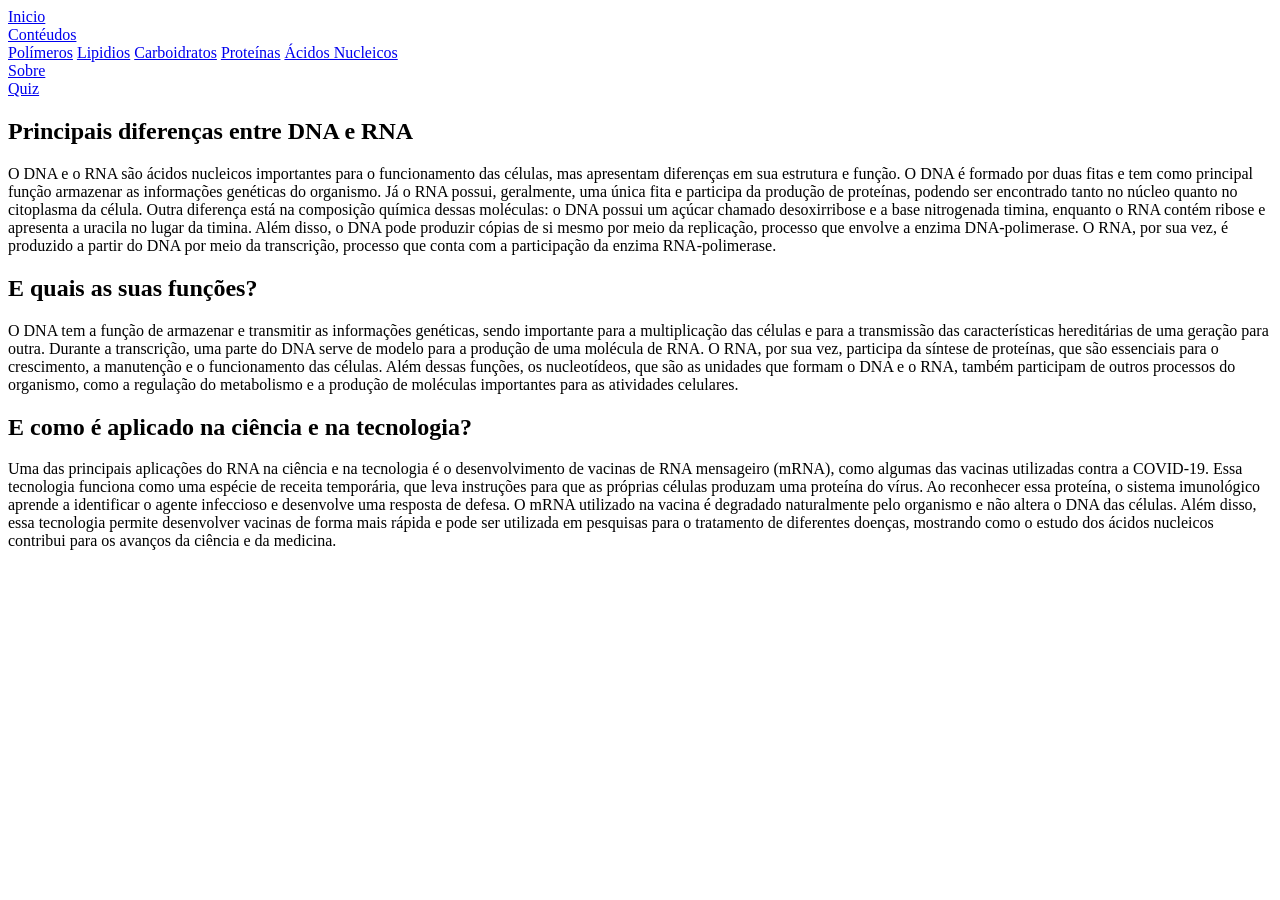
==== acidos-nucleicos.html @ 3ec51c72 "um bucado de coisa" ====
<!DOCTYPE html>
<html lang="pt-br">
<head>
    <meta charset="UTF-8">
    <meta name="viewport" content="width=device-width, initial-scale=1.0">
    <link rel="stylesheet" href="css/style.css">
    <script src="script.js"></script>
    <title>Ácidos Nucleicos</title>
</head>
<body>
      <nav class="menu"> 
    <div class="itemMenu">
    <a href="#index.html"> Inicio</a>
    </div> 
    
     <div class="itemMenu">
                <a href="#">Contéudos</a>

                <div class="submenu">
                    <a href="#polimeros.html">Polímeros</a>
                    <a href="#lipidios.html">Lipidios</a>
                    <a href="#carboidratos.html">Carboidratos</a>
                    <a href="#proteinas.html">Proteínas</a>
                    <a href="#acidos-nucleicos.html">Ácidos Nucleicos</a>
                </div>
            </div>
         <div class="itemMenu">
    <a href="#"> Sobre</a>
    </div>
     <div class="itemMenu">
    <a href="#quiz.html"> Quiz</a>
    </div> 
    </nav>
    
    <h2>Principais diferenças entre DNA e RNA</h2>
    <p>O DNA e o RNA são ácidos nucleicos importantes para o funcionamento das células, mas apresentam diferenças em sua estrutura e função. O DNA é formado por duas fitas e tem como principal função armazenar as informações genéticas do organismo. Já o RNA possui, geralmente, uma única fita e participa da produção de proteínas, podendo ser encontrado tanto no núcleo quanto no citoplasma da célula. Outra diferença está na composição química dessas moléculas: o DNA possui um açúcar chamado desoxirribose e a base nitrogenada timina, enquanto o RNA contém ribose e apresenta a uracila no lugar da timina. Além disso, o DNA pode produzir cópias de si mesmo por meio da replicação, processo que envolve a enzima DNA-polimerase. O RNA, por sua vez, é produzido a partir do DNA por meio da transcrição, processo que conta com a participação da enzima RNA-polimerase.</p>
    <h2>E quais as suas funções?</h2>
    <p>O DNA tem a função de armazenar e transmitir as informações genéticas, sendo importante para a multiplicação das células e para a transmissão das características hereditárias de uma geração para outra. Durante a transcrição, uma parte do DNA serve de modelo para a produção de uma molécula de RNA. O RNA, por sua vez, participa da síntese de proteínas, que são essenciais para o crescimento, a manutenção e o funcionamento das células. Além dessas funções, os nucleotídeos, que são as unidades que formam o DNA e o RNA, também participam de outros processos do organismo, como a regulação do metabolismo e a produção de moléculas importantes para as atividades celulares.</p>
    <h2>E como é aplicado na ciência e na tecnologia?</h2>
    <p>Uma das principais aplicações do RNA na ciência e na tecnologia é o desenvolvimento de vacinas de RNA mensageiro (mRNA), como algumas das vacinas utilizadas contra a COVID-19. Essa tecnologia funciona como uma espécie de receita temporária, que leva instruções para que as próprias células produzam uma proteína do vírus. Ao reconhecer essa proteína, o sistema imunológico aprende a identificar o agente infeccioso e desenvolve uma resposta de defesa. O mRNA utilizado na vacina é degradado naturalmente pelo organismo e não altera o DNA das células. Além disso, essa tecnologia permite desenvolver vacinas de forma mais rápida e pode ser utilizada em pesquisas para o tratamento de diferentes doenças, mostrando como o estudo dos ácidos nucleicos contribui para os avanços da ciência e da medicina.</p>

</body>
</html>
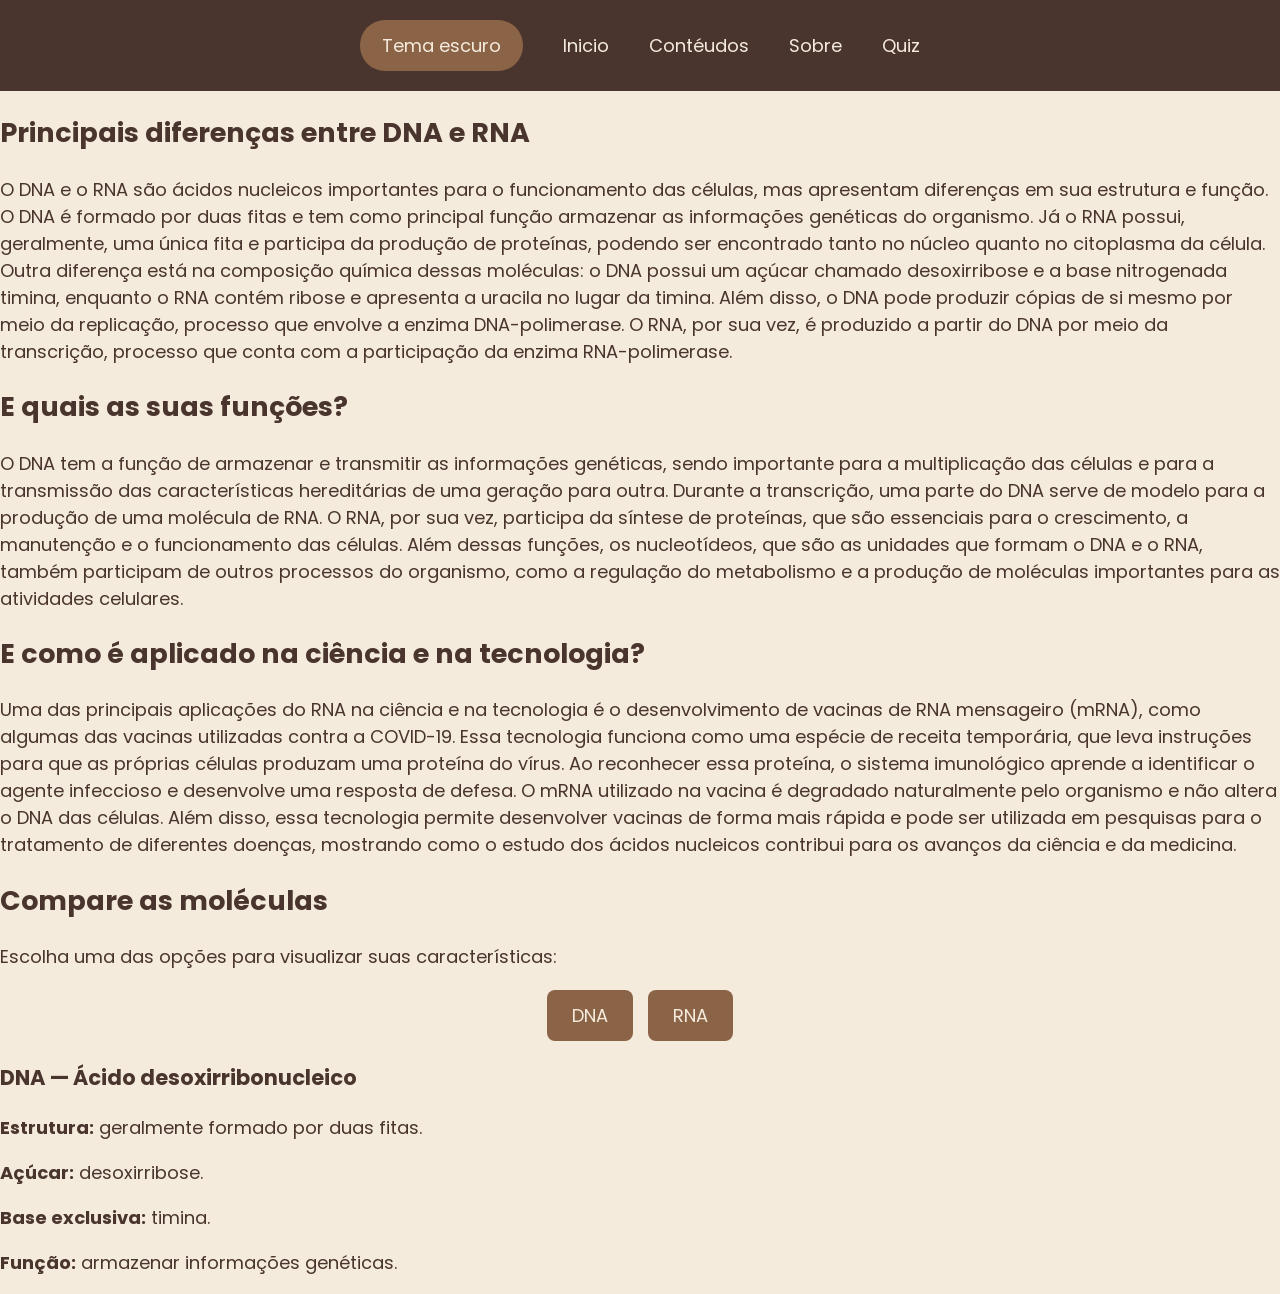
==== commit f313b83c: "fiz o javascript + a função adicional que pedia nos requisitos" ====
--- a/acidos-nucleicos.html
+++ b/acidos-nucleicos.html
@@ -1,43 +1,110 @@
-<!DOCTYPE html>
+<!doctype html>
 <html lang="pt-br">
-<head>
-    <meta charset="UTF-8">
-    <meta name="viewport" content="width=device-width, initial-scale=1.0">
-    <link rel="stylesheet" href="css/style.css">
-    <script src="script.js"></script>
+  <head>
+    <meta charset="UTF-8" />
+    <meta name="viewport" content="width=device-width, initial-scale=1.0" />
+    <link rel="stylesheet" href="css/style.css" />
     <title>Ácidos Nucleicos</title>
-</head>
-<body>
-      <nav class="menu"> 
-    <div class="itemMenu">
-    <a href="#index.html"> Inicio</a>
-    </div> 
-    
-     <div class="itemMenu">
-                <a href="#">Contéudos</a>
+  </head>
+  <body>
+    <nav class="menu">
+      <button id="botaoTema">Tema escuro</button>
+      <button id="botaoMenu" class="botaoMenu" type="button">Menu</button>
+      <div class="itemMenu">
+        <a href="index.html"> Inicio</a>
+      </div>
 
-                <div class="submenu">
-                    <a href="#polimeros.html">Polímeros</a>
-                    <a href="#lipidios.html">Lipidios</a>
-                    <a href="#carboidratos.html">Carboidratos</a>
-                    <a href="#proteinas.html">Proteínas</a>
-                    <a href="#acidos-nucleicos.html">Ácidos Nucleicos</a>
-                </div>
-            </div>
-         <div class="itemMenu">
-    <a href="#"> Sobre</a>
+      <div class="itemMenu">
+        <a href="#">Contéudos</a>
+
+        <div class="submenu">
+          <a href="polimeros.html">Polímeros</a>
+          <a href="lipidios.html">Lipidios</a>
+          <a href="carboidratos.html">Carboidratos</a>
+          <a href="proteinas.html">Proteínas</a>
+          <a href="acidos-nucleicos.html">Ácidos Nucleicos</a>
+        </div>
+      </div>
+      <div class="itemMenu">
+        <a href="#"> Sobre</a>
+      </div>
+      <div class="itemMenu">
+        <a href="quiz.html"> Quiz</a>
+      </div>
+    </nav>
+
+    <h2>Principais diferenças entre DNA e RNA</h2>
+    <p>
+      O DNA e o RNA são ácidos nucleicos importantes para o funcionamento das
+      células, mas apresentam diferenças em sua estrutura e função. O DNA é
+      formado por duas fitas e tem como principal função armazenar as
+      informações genéticas do organismo. Já o RNA possui, geralmente, uma única
+      fita e participa da produção de proteínas, podendo ser encontrado tanto no
+      núcleo quanto no citoplasma da célula. Outra diferença está na composição
+      química dessas moléculas: o DNA possui um açúcar chamado desoxirribose e a
+      base nitrogenada timina, enquanto o RNA contém ribose e apresenta a
+      uracila no lugar da timina. Além disso, o DNA pode produzir cópias de si
+      mesmo por meio da replicação, processo que envolve a enzima
+      DNA-polimerase. O RNA, por sua vez, é produzido a partir do DNA por meio
+      da transcrição, processo que conta com a participação da enzima
+      RNA-polimerase.
+    </p>
+    <h2>E quais as suas funções?</h2>
+    <p>
+      O DNA tem a função de armazenar e transmitir as informações genéticas,
+      sendo importante para a multiplicação das células e para a transmissão das
+      características hereditárias de uma geração para outra. Durante a
+      transcrição, uma parte do DNA serve de modelo para a produção de uma
+      molécula de RNA. O RNA, por sua vez, participa da síntese de proteínas,
+      que são essenciais para o crescimento, a manutenção e o funcionamento das
+      células. Além dessas funções, os nucleotídeos, que são as unidades que
+      formam o DNA e o RNA, também participam de outros processos do organismo,
+      como a regulação do metabolismo e a produção de moléculas importantes para
+      as atividades celulares.
+    </p>
+    <h2>E como é aplicado na ciência e na tecnologia?</h2>
+    <p>
+      Uma das principais aplicações do RNA na ciência e na tecnologia é o
+      desenvolvimento de vacinas de RNA mensageiro (mRNA), como algumas das
+      vacinas utilizadas contra a COVID-19. Essa tecnologia funciona como uma
+      espécie de receita temporária, que leva instruções para que as próprias
+      células produzam uma proteína do vírus. Ao reconhecer essa proteína, o
+      sistema imunológico aprende a identificar o agente infeccioso e desenvolve
+      uma resposta de defesa. O mRNA utilizado na vacina é degradado
+      naturalmente pelo organismo e não altera o DNA das células. Além disso,
+      essa tecnologia permite desenvolver vacinas de forma mais rápida e pode
+      ser utilizada em pesquisas para o tratamento de diferentes doenças,
+      mostrando como o estudo dos ácidos nucleicos contribui para os avanços da
+      ciência e da medicina.
+    </p>
+    <div class="comparador">
+      <h2>Compare as moléculas</h2>
+
+      <p>Escolha uma das opções para visualizar suas características:</p>
+
+      <div class="botoesComparador">
+        <button id="botaoDNA" type="button">DNA</button>
+        <button id="botaoRNA" type="button">RNA</button>
+      </div>
+
+      <div id="informacoesComparador">
+        <div id="informacaoDNA" class="informacaoMolecula">
+          <h3>DNA — Ácido desoxirribonucleico</h3>
+          <p><strong>Estrutura:</strong> geralmente formado por duas fitas.</p>
+          <p><strong>Açúcar:</strong> desoxirribose.</p>
+          <p><strong>Base exclusiva:</strong> timina.</p>
+          <p><strong>Função:</strong> armazenar informações genéticas.</p>
+        </div>
+
+        <div id="informacaoRNA" class="informacaoMolecula">
+          <h3>RNA — Ácido ribonucleico</h3>
+          <p><strong>Estrutura:</strong> geralmente formado por uma fita.</p>
+          <p><strong>Açúcar:</strong> ribose.</p>
+          <p><strong>Base exclusiva:</strong> uracila.</p>
+          <p><strong>Função:</strong> participar da síntese de proteínas.</p>
+        </div>
+      </div>
     </div>
-     <div class="itemMenu">
-    <a href="#quiz.html"> Quiz</a>
-    </div> 
-    </nav>
-    
-    <h2>Principais diferenças entre DNA e RNA</h2>
-    <p>O DNA e o RNA são ácidos nucleicos importantes para o funcionamento das células, mas apresentam diferenças em sua estrutura e função. O DNA é formado por duas fitas e tem como principal função armazenar as informações genéticas do organismo. Já o RNA possui, geralmente, uma única fita e participa da produção de proteínas, podendo ser encontrado tanto no núcleo quanto no citoplasma da célula. Outra diferença está na composição química dessas moléculas: o DNA possui um açúcar chamado desoxirribose e a base nitrogenada timina, enquanto o RNA contém ribose e apresenta a uracila no lugar da timina. Além disso, o DNA pode produzir cópias de si mesmo por meio da replicação, processo que envolve a enzima DNA-polimerase. O RNA, por sua vez, é produzido a partir do DNA por meio da transcrição, processo que conta com a participação da enzima RNA-polimerase.</p>
-    <h2>E quais as suas funções?</h2>
-    <p>O DNA tem a função de armazenar e transmitir as informações genéticas, sendo importante para a multiplicação das células e para a transmissão das características hereditárias de uma geração para outra. Durante a transcrição, uma parte do DNA serve de modelo para a produção de uma molécula de RNA. O RNA, por sua vez, participa da síntese de proteínas, que são essenciais para o crescimento, a manutenção e o funcionamento das células. Além dessas funções, os nucleotídeos, que são as unidades que formam o DNA e o RNA, também participam de outros processos do organismo, como a regulação do metabolismo e a produção de moléculas importantes para as atividades celulares.</p>
-    <h2>E como é aplicado na ciência e na tecnologia?</h2>
-    <p>Uma das principais aplicações do RNA na ciência e na tecnologia é o desenvolvimento de vacinas de RNA mensageiro (mRNA), como algumas das vacinas utilizadas contra a COVID-19. Essa tecnologia funciona como uma espécie de receita temporária, que leva instruções para que as próprias células produzam uma proteína do vírus. Ao reconhecer essa proteína, o sistema imunológico aprende a identificar o agente infeccioso e desenvolve uma resposta de defesa. O mRNA utilizado na vacina é degradado naturalmente pelo organismo e não altera o DNA das células. Além disso, essa tecnologia permite desenvolver vacinas de forma mais rápida e pode ser utilizada em pesquisas para o tratamento de diferentes doenças, mostrando como o estudo dos ácidos nucleicos contribui para os avanços da ciência e da medicina.</p>
-
-</body>
-</html>+    <script src="js/script.js"></script>
+  </body>
+</html>
--- a/css/style.css
+++ b/css/style.css
@@ -0,0 +1,527 @@
+@import url("https://fonts.googleapis.com/css2?family=League+Spartan:wght@100..900&display=swap");
+@import url("https://fonts.googleapis.com/css2?family=Poppins:wght@100;200;300;400;500;600;700;800;900&display=swap");
+
+* {
+  box-sizing: border-box;
+}
+
+body {
+  padding: 0;
+  margin: 0;
+  background-color: #f5ebdd;
+  font-family: "Poppins", sans-serif;
+  font-size: 18px;
+  color: #49352d;
+}
+
+.menu {
+  display: flex;
+  justify-content: center;
+  align-items: center;
+  gap: 40px;
+  padding: 20px;
+  background-color: #49352d;
+  position: sticky;
+  top: 0;
+  z-index: 1000;
+}
+
+.itemMenu {
+  position: relative;
+}
+
+.itemMenu a {
+  text-decoration: none;
+  color: #f5ebdd;
+  transition: 0.3s;
+}
+
+.itemMenu a:hover {
+  color: #c18b55;
+}
+
+.submenu {
+  position: absolute;
+  top: 100%;
+  left: 0;
+  background-color: #49352d;
+  padding: 15px;
+  border-radius: 10px;
+  display: none;
+  flex-direction: column;
+  gap: 12px;
+  min-width: 180px;
+}
+
+.itemMenu:hover .submenu {
+  display: flex;
+}
+
+header {
+  background-color: #49352d;
+  color: #f5ebdd;
+  text-align: center;
+  padding: 70px 30px;
+}
+
+header h1 {
+  font-family: "League Spartan", sans-serif;
+  font-size: 55px;
+  margin-bottom: 25px;
+}
+
+header p {
+  font-size: 20px;
+  line-height: 1.8;
+  max-width: 750px;
+  margin: 15px auto;
+}
+
+section {
+  background-color: #fffdf8;
+  width: 90%;
+  max-width: 1100px;
+  margin: 40px auto;
+  padding: 45px;
+  border-radius: 20px;
+  box-shadow: 0 5px 15px rgba(73, 53, 45, 0.12);
+  transition: 0.3s;
+}
+
+section:hover {
+  transform: translateY(-5px);
+  box-shadow: 0 10px 25px rgba(73, 53, 45, 0.18);
+}
+
+section p {
+  font-size: 21px;
+  font-weight: bold;
+  color: #49352d;
+  margin-bottom: 25px;
+}
+
+section input[type="radio"] {
+  accent-color: #8b6347;
+  margin: 12px 10px 12px 0;
+  cursor: pointer;
+}
+
+section button {
+  display: block;
+  background-color: #8b6347;
+  color: #f5ebdd;
+  border: none;
+  padding: 12px 25px;
+  border-radius: 25px;
+  font-family: "Poppins", sans-serif;
+  font-size: 16px;
+  font-weight: bold;
+  margin-top: 25px;
+  cursor: pointer;
+  transition: 0.3s;
+}
+
+section button:hover {
+  background-color: #49352d;
+  transform: scale(1.05);
+  box-shadow: 0 5px 12px rgba(73, 53, 45, 0.2);
+}
+
+@media (max-width: 1024px) {
+  .menu {
+    gap: 25px;
+  }
+
+  header h1 {
+    font-size: 45px;
+  }
+
+  section {
+    width: 90%;
+  }
+}
+
+@media (max-width: 600px) {
+  body {
+    overflow-x: hidden;
+  }
+
+  .menu {
+    flex-direction: column;
+    gap: 15px;
+  }
+
+  .submenu {
+    z-index: 1001;
+  }
+
+  header {
+    padding: 45px 20px;
+  }
+
+  header h1 {
+    font-size: 35px;
+  }
+
+  header p {
+    font-size: 16px;
+  }
+
+  section {
+    width: 92%;
+    padding: 22px;
+    margin: 25px auto;
+  }
+
+  section p {
+    font-size: 18px;
+  }
+
+  section button {
+    font-size: 14px;
+  }
+
+  .imagem-acidos {
+    width: 10px;
+    height: auto;
+    border-radius: 15px;
+    display: block;
+    margin: 10px;
+  }
+
+  .imagem-carboidratos {
+    width: 10px;
+    height: auto;
+    border-radius: 15px;
+    display: block;
+    margin: 20px;
+  }
+
+  .imagem-lipideos {
+    width: 10px;
+    height: auto;
+    border-radius: 15px;
+    display: block;
+    margin: 20px;
+  }
+
+  .imagem-polimeros {
+    width: 10px;
+    height: auto;
+    border-radius: 15px;
+    display: block;
+    margin: 20px;
+  }
+
+  .imagem-proteinas {
+    width: 10px;
+    height: auto;
+    border-radius: 15px;
+    display: block;
+    margin: 20px;
+  }
+
+  .exemplos-polimeros {
+    width: 10px;
+    height: auto;
+    border-radius: 15px;
+    display: block;
+    margin: 20px;
+  }
+}
+
+body.dark {
+  background-color: #211b18;
+  color: #f5ebdd;
+}
+
+body.dark .menu,
+body.dark header {
+  background-color: #30231e;
+}
+
+body.dark .submenu {
+  background-color: #30231e;
+}
+
+body.dark section {
+  background-color: #382b25;
+  color: #f5ebdd;
+  box-shadow: 0 5px 15px rgba(0, 0, 0, 0.3);
+}
+
+body.dark section p {
+  color: #f5ebdd;
+}
+
+body.dark section button {
+  background-color: #c18b55;
+  color: #211b18;
+}
+
+body.dark section button:hover {
+  background-color: #f5ebdd;
+  color: #49352d;
+}
+
+button,
+.botaoSaibaMais {
+  border: none;
+  border-radius: 25px;
+  padding: 12px 22px;
+  background-color: #8b6347;
+  color: #f5ebdd;
+  font: inherit;
+  text-decoration: none;
+  cursor: pointer;
+  transition: 0.3s;
+}
+
+button:hover,
+.botaoSaibaMais:hover {
+  background-color: #49352d;
+  color: #f5ebdd;
+}
+
+.botaoMenu {
+  display: none;
+}
+
+.hero .titulo,
+.textoHero,
+.introducao {
+  max-width: 1000px;
+  margin: 35px auto;
+  padding: 30px;
+  border-radius: 20px;
+  background-color: #fffdf8;
+  box-shadow: 0 5px 15px rgba(73, 53, 45, 0.12);
+}
+
+.hero .titulo h2,
+.introducao h2 {
+  color: #49352d;
+}
+
+.hero .titulo p,
+.introducao p {
+  line-height: 1.8;
+}
+
+.cards.area3d {
+  text-align: center;
+}
+
+.card {
+  max-width: 760px;
+  margin: 0 auto;
+  overflow: hidden;
+  border-radius: 16px;
+  background-color: #f5ebdd;
+  text-align: left;
+}
+
+.card img {
+  display: block;
+  width: 100%;
+  max-height: 360px;
+  object-fit: contain;
+  background-color: #fffdf8;
+}
+
+.card .conteudo {
+  padding: 24px;
+}
+
+.card .conteudo h2 {
+  margin-top: 0;
+}
+
+.card .conteudo p {
+  line-height: 1.7;
+}
+
+.pesquisaConteudo h2,
+.cards.area3d > h2 {
+  margin-top: 0;
+  text-align: center;
+}
+
+.controlesPesquisa {
+  display: flex;
+  justify-content: center;
+  align-items: center;
+  flex-wrap: wrap;
+  gap: 12px;
+}
+
+.controlesPesquisa input,
+.controlesPesquisa select {
+  min-width: 220px;
+  max-width: 100%;
+  padding: 12px;
+  border: 1px solid #8b6347;
+  border-radius: 10px;
+  font: inherit;
+}
+
+.controlesCarrossel {
+  display: flex;
+  justify-content: center;
+  gap: 16px;
+  margin-top: 20px;
+}
+
+#resultadoPesquisa {
+  min-height: 1.5em;
+  text-align: center;
+  font-size: 16px;
+  font-weight: normal;
+}
+
+.botaoSaibaMais {
+  display: inline-block;
+}
+
+.feedback {
+  min-height: 1.5em;
+  font-size: 16px;
+  font-weight: normal;
+}
+
+.resultadoQuiz {
+  text-align: center;
+}
+
+.modal {
+  position: fixed;
+  inset: 0;
+  z-index: 2000;
+  display: none;
+  align-items: center;
+  justify-content: center;
+  padding: 20px;
+  background-color: rgba(0, 0, 0, 0.65);
+}
+
+.modalConteudo {
+  width: 100%;
+  max-width: 600px;
+  padding: 30px;
+  border-radius: 18px;
+  background-color: #fffdf8;
+  color: #49352d;
+}
+
+.modalConteudo p {
+  line-height: 1.7;
+}
+
+.modalConteudo #botaoFecharModal {
+  float: right;
+}
+
+body.dark .hero .titulo,
+body.dark .textoHero,
+body.dark .introducao,
+body.dark .modalConteudo {
+  background-color: #382b25;
+  color: #f5ebdd;
+}
+
+body.dark .hero .titulo h2,
+body.dark .introducao h2 {
+  color: #f5ebdd;
+}
+
+body.dark .card {
+  background-color: #30231e;
+}
+
+body.dark .card img {
+  background-color: #382b25;
+}
+
+body.dark .botaoSaibaMais {
+  background-color: #c18b55;
+  color: #211b18;
+}
+
+@media (max-width: 600px) {
+  .menu {
+    align-items: stretch;
+    gap: 10px;
+  }
+
+  .menu .botaoMenu {
+    display: block;
+    align-self: flex-start;
+  }
+
+  .menu .itemMenu {
+    display: none;
+    width: 100%;
+    text-align: center;
+  }
+
+  .menu.aberto .itemMenu {
+    display: block;
+  }
+
+  .menu.aberto .submenu {
+    left: 0;
+    width: 100%;
+  }
+
+  .hero .titulo,
+  .textoHero,
+  .introducao {
+    margin: 20px auto;
+    padding: 20px;
+  }
+
+  .controlesPesquisa {
+    align-items: stretch;
+    flex-direction: column;
+  }
+
+  .controlesPesquisa input,
+  .controlesPesquisa select {
+    width: 100%;
+  }
+
+  .card .conteudo {
+    padding: 18px;
+  }
+
+  .modalConteudo {
+    padding: 22px;
+  }
+}
+
+.informacaoMolecula {
+    display: none;
+}
+
+#informacaoDNA {
+    display: block;
+}
+
+.botoesComparador {
+    display: flex;
+    justify-content: center;
+    gap: 15px;
+    margin: 20px 0;
+}
+
+.botoesComparador button {
+    padding: 12px 25px;
+    border: none;
+    border-radius: 8px;
+    cursor: pointer;
+    transition: 0.3s;
+}
+
+.botoesComparador button:hover {
+    transform: scale(1.05);
+}
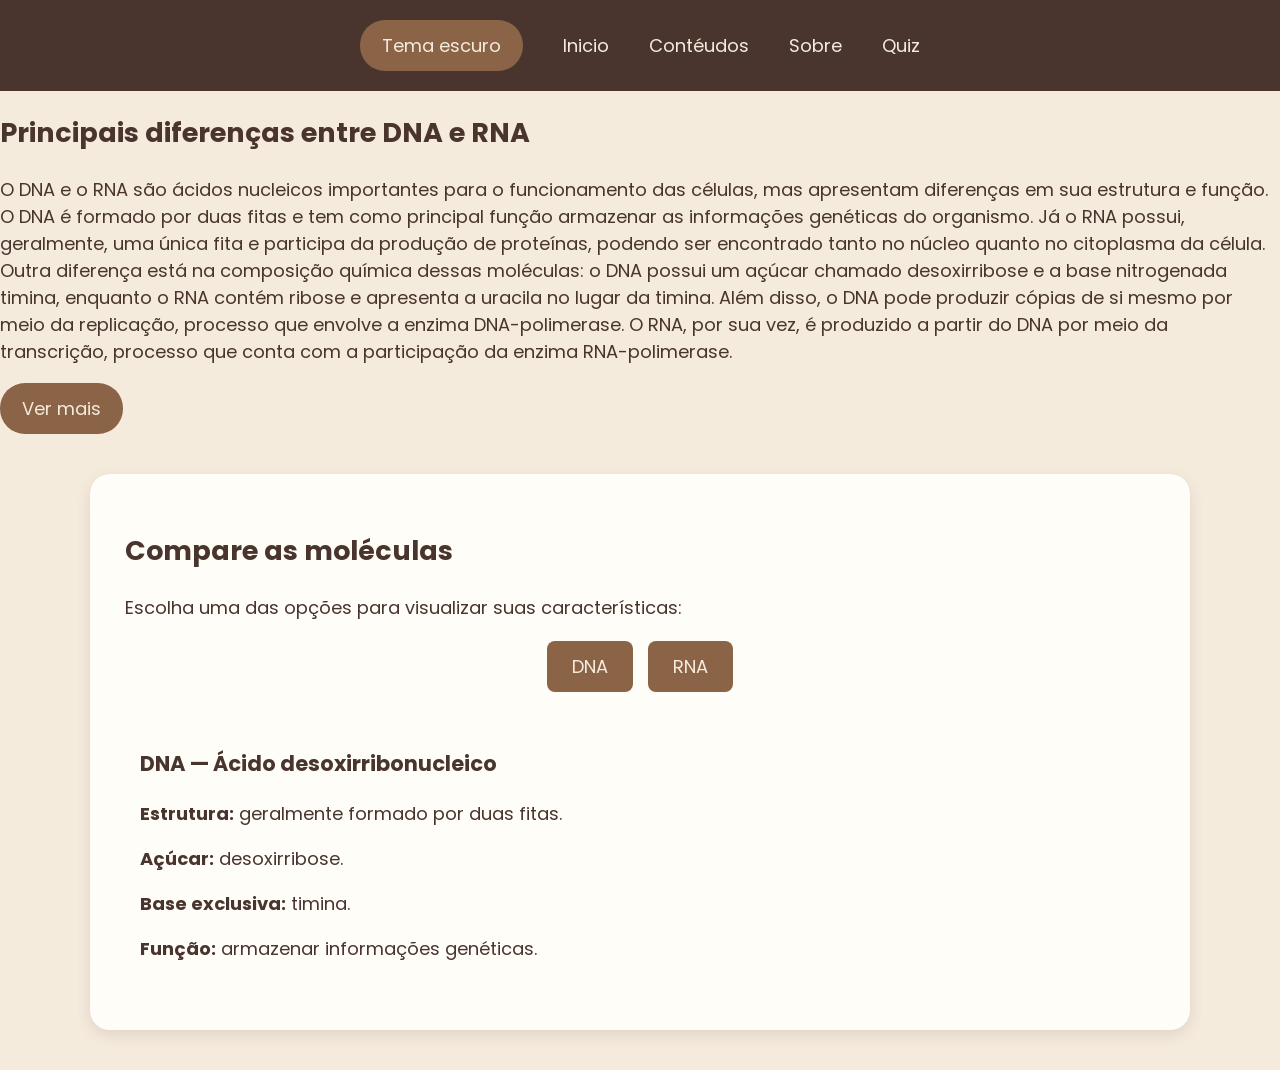
==== commit 149a62e2: "ajustes necessários" ====
--- a/acidos-nucleicos.html
+++ b/acidos-nucleicos.html
@@ -49,34 +49,37 @@
       da transcrição, processo que conta com a participação da enzima
       RNA-polimerase.
     </p>
-    <h2>E quais as suas funções?</h2>
-    <p>
-      O DNA tem a função de armazenar e transmitir as informações genéticas,
-      sendo importante para a multiplicação das células e para a transmissão das
-      características hereditárias de uma geração para outra. Durante a
-      transcrição, uma parte do DNA serve de modelo para a produção de uma
-      molécula de RNA. O RNA, por sua vez, participa da síntese de proteínas,
-      que são essenciais para o crescimento, a manutenção e o funcionamento das
-      células. Além dessas funções, os nucleotídeos, que são as unidades que
-      formam o DNA e o RNA, também participam de outros processos do organismo,
-      como a regulação do metabolismo e a produção de moléculas importantes para
-      as atividades celulares.
-    </p>
-    <h2>E como é aplicado na ciência e na tecnologia?</h2>
-    <p>
-      Uma das principais aplicações do RNA na ciência e na tecnologia é o
-      desenvolvimento de vacinas de RNA mensageiro (mRNA), como algumas das
-      vacinas utilizadas contra a COVID-19. Essa tecnologia funciona como uma
-      espécie de receita temporária, que leva instruções para que as próprias
-      células produzam uma proteína do vírus. Ao reconhecer essa proteína, o
-      sistema imunológico aprende a identificar o agente infeccioso e desenvolve
-      uma resposta de defesa. O mRNA utilizado na vacina é degradado
-      naturalmente pelo organismo e não altera o DNA das células. Além disso,
-      essa tecnologia permite desenvolver vacinas de forma mais rápida e pode
-      ser utilizada em pesquisas para o tratamento de diferentes doenças,
-      mostrando como o estudo dos ácidos nucleicos contribui para os avanços da
-      ciência e da medicina.
-    </p>
+    <div class="conteudoExtra" style="display: none">
+      <h2>E quais as suas funções?</h2>
+      <p>
+        O DNA tem a função de armazenar e transmitir as informações genéticas,
+        sendo importante para a multiplicação das células e para a transmissão das
+        características hereditárias de uma geração para outra. Durante a
+        transcrição, uma parte do DNA serve de modelo para a produção de uma
+        molécula de RNA. O RNA, por sua vez, participa da síntese de proteínas,
+        que são essenciais para o crescimento, a manutenção e o funcionamento das
+        células. Além dessas funções, os nucleotídeos, que são as unidades que
+        formam o DNA e o RNA, também participam de outros processos do organismo,
+        como a regulação do metabolismo e a produção de moléculas importantes para
+        as atividades celulares.
+      </p>
+      <h2>E como é aplicado na ciência e na tecnologia?</h2>
+      <p>
+        Uma das principais aplicações do RNA na ciência e na tecnologia é o
+        desenvolvimento de vacinas de RNA mensageiro (mRNA), como algumas das
+        vacinas utilizadas contra a COVID-19. Essa tecnologia funciona como uma
+        espécie de receita temporária, que leva instruções para que as próprias
+        células produzam uma proteína do vírus. Ao reconhecer essa proteína, o
+        sistema imunológico aprende a identificar o agente infeccioso e desenvolve
+        uma resposta de defesa. O mRNA utilizado na vacina é degradado
+        naturalmente pelo organismo e não altera o DNA das células. Além disso,
+        essa tecnologia permite desenvolver vacinas de forma mais rápida e pode
+        ser utilizada em pesquisas para o tratamento de diferentes doenças,
+        mostrando como o estudo dos ácidos nucleicos contribui para os avanços da
+        ciência e da medicina.
+      </p>
+    </div>
+    <button class="botaoMais" type="button">Ver mais</button>
     <div class="comparador">
       <h2>Compare as moléculas</h2>
 
--- a/css/style.css
+++ b/css/style.css
@@ -355,8 +355,18 @@
   gap: 12px;
 }
 
-.controlesPesquisa input,
+.controlesPesquisa input {
+  width: 320px;
+  min-width: 280px;
+  max-width: 100%;
+  padding: 12px;
+  border: 1px solid #8b6347;
+  border-radius: 10px;
+  font: inherit;
+}
+
 .controlesPesquisa select {
+  width: 220px;
   min-width: 220px;
   max-width: 100%;
   padding: 12px;
@@ -364,7 +374,6 @@
   border-radius: 10px;
   font: inherit;
 }
-
 .controlesCarrossel {
   display: flex;
   justify-content: center;
@@ -499,29 +508,48 @@
   }
 }
 
+.comparador {
+  background-color: #fffdf8;
+  width: 90%;
+  max-width: 1100px;
+  margin: 40px auto;
+  padding: 35px;
+  border-radius: 20px;
+  box-shadow: 0 5px 15px rgba(73, 53, 45, 0.12);
+}
+
 .informacaoMolecula {
-    display: none;
+  display: none;
 }
 
 #informacaoDNA {
-    display: block;
+  display: block;
 }
 
 .botoesComparador {
-    display: flex;
-    justify-content: center;
-    gap: 15px;
-    margin: 20px 0;
+  display: flex;
+  justify-content: center;
+  gap: 15px;
+  margin: 20px 0;
 }
 
 .botoesComparador button {
-    padding: 12px 25px;
-    border: none;
-    border-radius: 8px;
-    cursor: pointer;
-    transition: 0.3s;
+  display: inline-block;
+  padding: 12px 25px;
+  border-radius: 8px;
+  cursor: pointer;
 }
 
 .botoesComparador button:hover {
-    transform: scale(1.05);
-}
+  transform: scale(1.05);
+}
+
+#informacoesComparador {
+  padding: 15px;
+  border-radius: 10px;
+}
+
+body.dark .comparador {
+  background-color: #382b25;
+  color: #f5ebdd;
+}
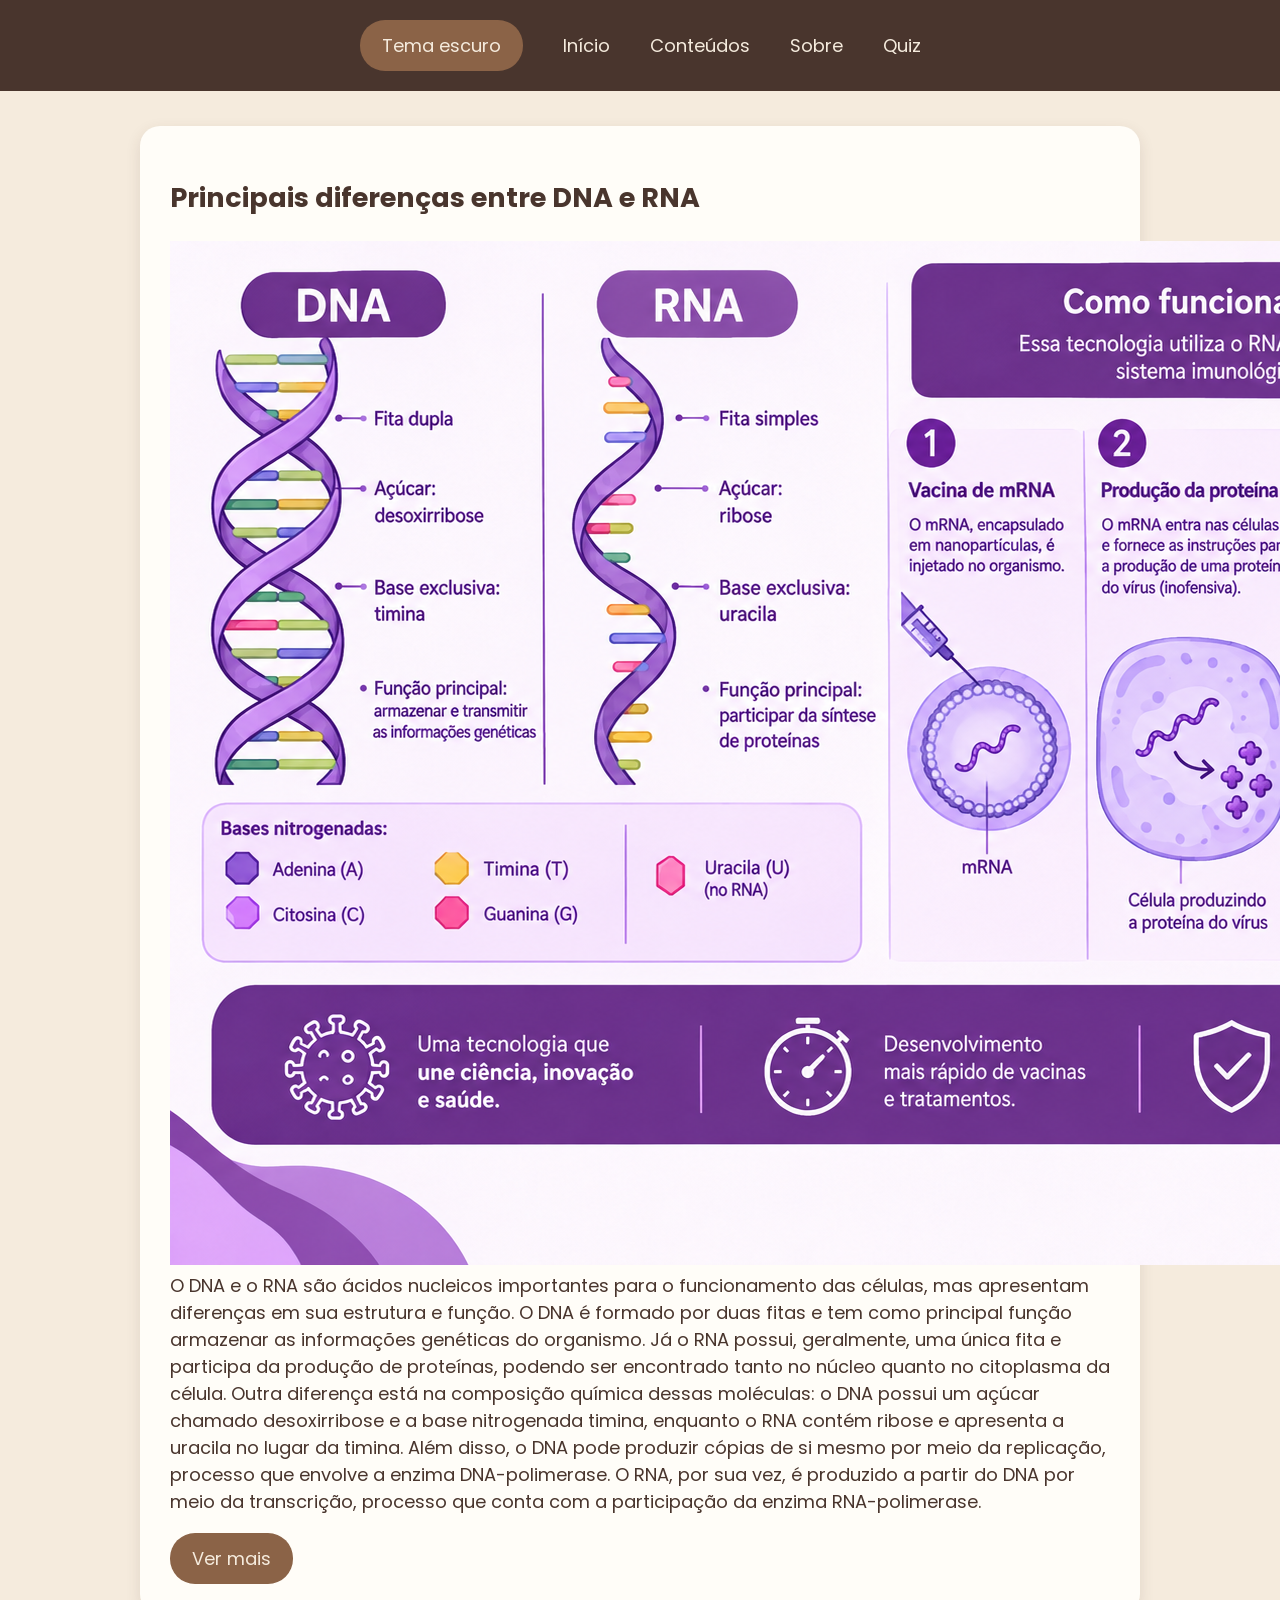
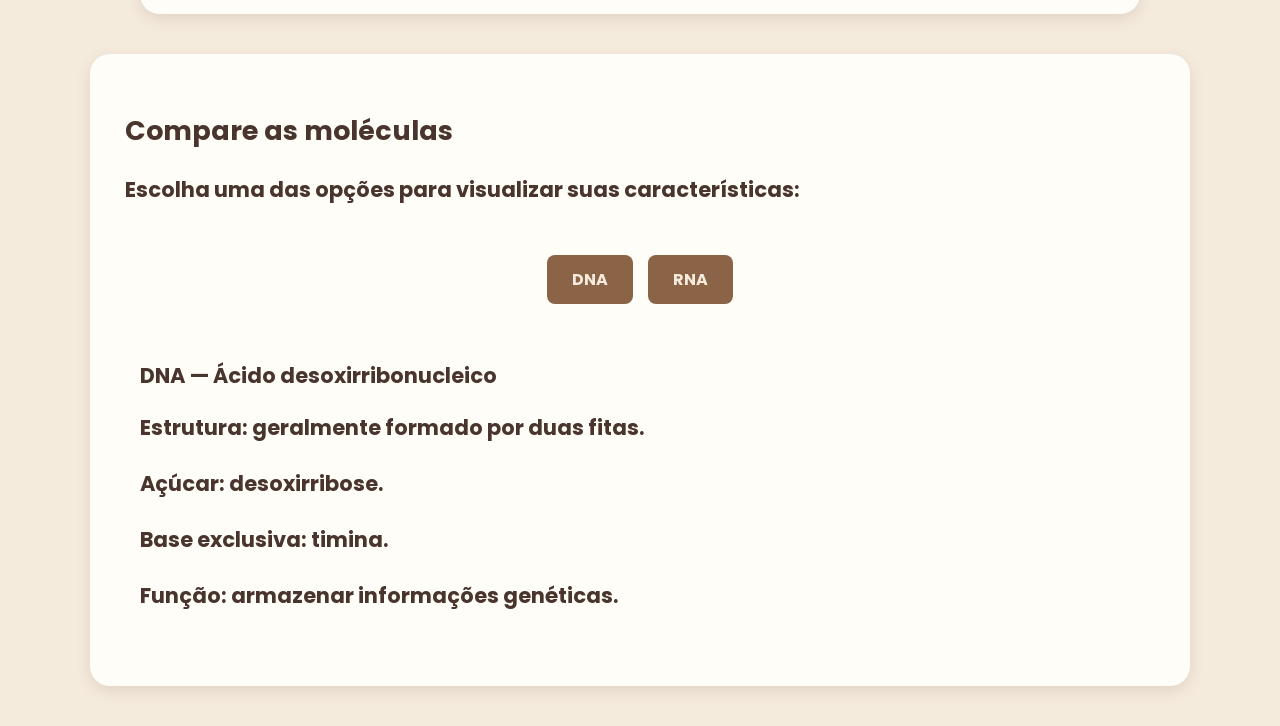
==== commit b2e1d39f: "Add files via upload" ====
--- a/acidos-nucleicos.html
+++ b/acidos-nucleicos.html
@@ -1,113 +1,139 @@
+
 <!doctype html>
 <html lang="pt-br">
   <head>
     <meta charset="UTF-8" />
     <meta name="viewport" content="width=device-width, initial-scale=1.0" />
     <link rel="stylesheet" href="css/style.css" />
-    <title>Ácidos Nucleicos</title>
+    <title>Ácidos Nucleicos - MacroMestre</title>
   </head>
   <body>
     <nav class="menu">
-      <button id="botaoTema">Tema escuro</button>
+      <button id="botaoTema" type="button">Tema escuro</button>
       <button id="botaoMenu" class="botaoMenu" type="button">Menu</button>
+
       <div class="itemMenu">
-        <a href="index.html"> Inicio</a>
+        <a href="index.html">Início</a>
       </div>
 
       <div class="itemMenu">
-        <a href="#">Contéudos</a>
+        <a href="#">Conteúdos</a>
 
         <div class="submenu">
           <a href="polimeros.html">Polímeros</a>
-          <a href="lipidios.html">Lipidios</a>
+          <a href="lipidios.html">Lipídios</a>
           <a href="carboidratos.html">Carboidratos</a>
           <a href="proteinas.html">Proteínas</a>
-          <a href="acidos-nucleicos.html">Ácidos Nucleicos</a>
+          <a href="acidos-nucleicos.html" class="paginaAtual">Ácidos Nucleicos</a>
         </div>
       </div>
+
       <div class="itemMenu">
-        <a href="#"> Sobre</a>
+        <a href="index.html#sobre">Sobre</a>
       </div>
+
       <div class="itemMenu">
-        <a href="quiz.html"> Quiz</a>
+        <a href="quiz.html">Quiz</a>
       </div>
     </nav>
 
-    <h2>Principais diferenças entre DNA e RNA</h2>
-    <p>
-      O DNA e o RNA são ácidos nucleicos importantes para o funcionamento das
-      células, mas apresentam diferenças em sua estrutura e função. O DNA é
-      formado por duas fitas e tem como principal função armazenar as
-      informações genéticas do organismo. Já o RNA possui, geralmente, uma única
-      fita e participa da produção de proteínas, podendo ser encontrado tanto no
-      núcleo quanto no citoplasma da célula. Outra diferença está na composição
-      química dessas moléculas: o DNA possui um açúcar chamado desoxirribose e a
-      base nitrogenada timina, enquanto o RNA contém ribose e apresenta a
-      uracila no lugar da timina. Além disso, o DNA pode produzir cópias de si
-      mesmo por meio da replicação, processo que envolve a enzima
-      DNA-polimerase. O RNA, por sua vez, é produzido a partir do DNA por meio
-      da transcrição, processo que conta com a participação da enzima
-      RNA-polimerase.
-    </p>
-    <div class="conteudoExtra" style="display: none">
-      <h2>E quais as suas funções?</h2>
-      <p>
-        O DNA tem a função de armazenar e transmitir as informações genéticas,
-        sendo importante para a multiplicação das células e para a transmissão das
-        características hereditárias de uma geração para outra. Durante a
-        transcrição, uma parte do DNA serve de modelo para a produção de uma
-        molécula de RNA. O RNA, por sua vez, participa da síntese de proteínas,
-        que são essenciais para o crescimento, a manutenção e o funcionamento das
-        células. Além dessas funções, os nucleotídeos, que são as unidades que
-        formam o DNA e o RNA, também participam de outros processos do organismo,
-        como a regulação do metabolismo e a produção de moléculas importantes para
-        as atividades celulares.
-      </p>
-      <h2>E como é aplicado na ciência e na tecnologia?</h2>
-      <p>
-        Uma das principais aplicações do RNA na ciência e na tecnologia é o
-        desenvolvimento de vacinas de RNA mensageiro (mRNA), como algumas das
-        vacinas utilizadas contra a COVID-19. Essa tecnologia funciona como uma
-        espécie de receita temporária, que leva instruções para que as próprias
-        células produzam uma proteína do vírus. Ao reconhecer essa proteína, o
-        sistema imunológico aprende a identificar o agente infeccioso e desenvolve
-        uma resposta de defesa. O mRNA utilizado na vacina é degradado
-        naturalmente pelo organismo e não altera o DNA das células. Além disso,
-        essa tecnologia permite desenvolver vacinas de forma mais rápida e pode
-        ser utilizada em pesquisas para o tratamento de diferentes doenças,
-        mostrando como o estudo dos ácidos nucleicos contribui para os avanços da
-        ciência e da medicina.
-      </p>
-    </div>
-    <button class="botaoMais" type="button">Ver mais</button>
-    <div class="comparador">
-      <h2>Compare as moléculas</h2>
+    <main>
+      <article class="hero">
+        <div class="titulo">
+          <h1>Principais diferenças entre DNA e RNA</h1>
 
-      <p>Escolha uma das opções para visualizar suas características:</p>
+          
+                <img
+                    src="image/esquemaAcidos-nucleicos.png"
+                    alt="Esquema ilustrativo sobre carboidratos"
+                    class="imagem-carboidratos">
 
-      <div class="botoesComparador">
-        <button id="botaoDNA" type="button">DNA</button>
-        <button id="botaoRNA" type="button">RNA</button>
-      </div>
+            O DNA e o RNA são ácidos nucleicos importantes para o funcionamento
+            das células, mas apresentam diferenças em sua estrutura e função.
+            O DNA é formado por duas fitas e tem como principal função armazenar
+            as informações genéticas do organismo. Já o RNA possui, geralmente,
+            uma única fita e participa da produção de proteínas, podendo ser
+            encontrado tanto no núcleo quanto no citoplasma da célula. Outra
+            diferença está na composição química dessas moléculas: o DNA possui
+            um açúcar chamado desoxirribose e a base nitrogenada timina,
+            enquanto o RNA contém ribose e apresenta a uracila no lugar da
+            timina. Além disso, o DNA pode produzir cópias de si mesmo por meio
+            da replicação, processo que envolve a enzima DNA-polimerase. O RNA,
+            por sua vez, é produzido a partir do DNA por meio da transcrição,
+            processo que conta com a participação da enzima RNA-polimerase.
+          </p>
 
-      <div id="informacoesComparador">
-        <div id="informacaoDNA" class="informacaoMolecula">
-          <h3>DNA — Ácido desoxirribonucleico</h3>
-          <p><strong>Estrutura:</strong> geralmente formado por duas fitas.</p>
-          <p><strong>Açúcar:</strong> desoxirribose.</p>
-          <p><strong>Base exclusiva:</strong> timina.</p>
-          <p><strong>Função:</strong> armazenar informações genéticas.</p>
+          <div class="conteudoExtra" style="display: none">
+            <h2>E quais são suas funções?</h2>
+
+            <p>
+              O DNA tem a função de armazenar e transmitir as informações
+              genéticas, sendo importante para a multiplicação das células e
+              para a transmissão das características hereditárias de uma
+              geração para outra. Durante a transcrição, uma parte do DNA serve
+              de modelo para a produção de uma molécula de RNA. O RNA, por sua
+              vez, participa da síntese de proteínas, que são essenciais para
+              o crescimento, a manutenção e o funcionamento das células. Além
+              dessas funções, os nucleotídeos, que são as unidades que formam
+              o DNA e o RNA, também participam de outros processos do organismo,
+              como a regulação do metabolismo e a produção de moléculas
+              importantes para as atividades celulares.
+            </p>
+
+            <h2>E como são aplicados na ciência e na tecnologia?</h2>
+
+            <p>
+              Uma das principais aplicações do RNA na ciência e na tecnologia
+              é o desenvolvimento de vacinas de RNA mensageiro (mRNA), como
+              algumas das vacinas utilizadas contra a COVID-19. Essa tecnologia
+              funciona como uma espécie de receita temporária, que leva
+              instruções para que as próprias células produzam uma proteína do
+              vírus. Ao reconhecer essa proteína, o sistema imunológico aprende
+              a identificar o agente infeccioso e desenvolve uma resposta de
+              defesa. O mRNA utilizado na vacina é degradado naturalmente pelo
+              organismo e não altera o DNA das células. Além disso, essa
+              tecnologia permite desenvolver vacinas de forma mais rápida e
+              pode ser utilizada em pesquisas para o tratamento de diferentes
+              doenças, mostrando como o estudo dos ácidos nucleicos contribui
+              para os avanços da ciência e da medicina.
+            </p>
+          </div>
+
+          <button class="botaoMais" type="button">Ver mais</button>
+        </div>
+      </article>
+
+      <section class="comparador">
+        <h2>Compare as moléculas</h2>
+
+        <p>Escolha uma das opções para visualizar suas características:</p>
+
+        <div class="botoesComparador">
+          <button id="botaoDNA" type="button">DNA</button>
+          <button id="botaoRNA" type="button">RNA</button>
         </div>
 
-        <div id="informacaoRNA" class="informacaoMolecula">
-          <h3>RNA — Ácido ribonucleico</h3>
-          <p><strong>Estrutura:</strong> geralmente formado por uma fita.</p>
-          <p><strong>Açúcar:</strong> ribose.</p>
-          <p><strong>Base exclusiva:</strong> uracila.</p>
-          <p><strong>Função:</strong> participar da síntese de proteínas.</p>
+        <div id="informacoesComparador">
+          <div id="informacaoDNA" class="informacaoMolecula">
+            <h3>DNA — Ácido desoxirribonucleico</h3>
+            <p><strong>Estrutura:</strong> geralmente formado por duas fitas.</p>
+            <p><strong>Açúcar:</strong> desoxirribose.</p>
+            <p><strong>Base exclusiva:</strong> timina.</p>
+            <p><strong>Função:</strong> armazenar informações genéticas.</p>
+          </div>
+
+          <div id="informacaoRNA" class="informacaoMolecula">
+            <h3>RNA — Ácido ribonucleico</h3>
+            <p><strong>Estrutura:</strong> geralmente formado por uma fita.</p>
+            <p><strong>Açúcar:</strong> ribose.</p>
+            <p><strong>Base exclusiva:</strong> uracila.</p>
+            <p><strong>Função:</strong> participar da síntese de proteínas.</p>
+          </div>
         </div>
-      </div>
-    </div>
+      </section>
+    </main>
+
     <script src="js/script.js"></script>
   </body>
 </html>
+
